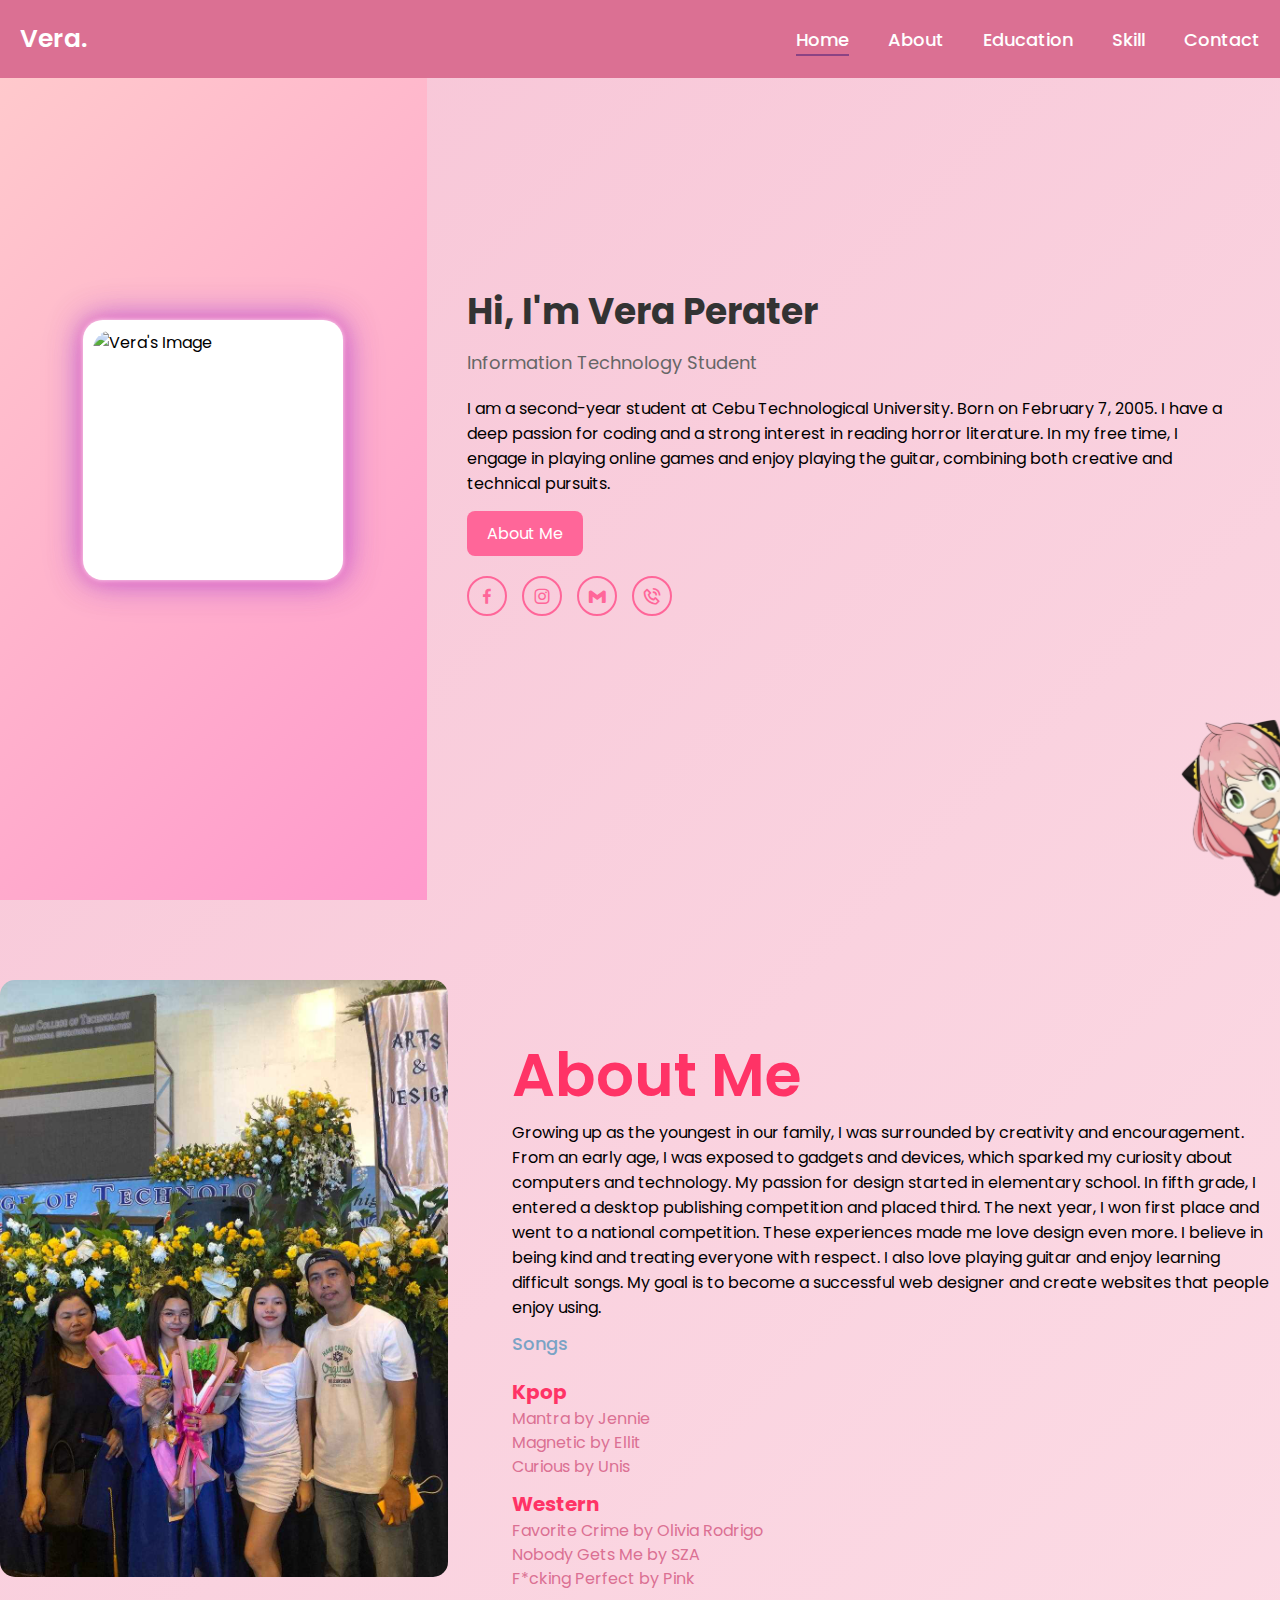
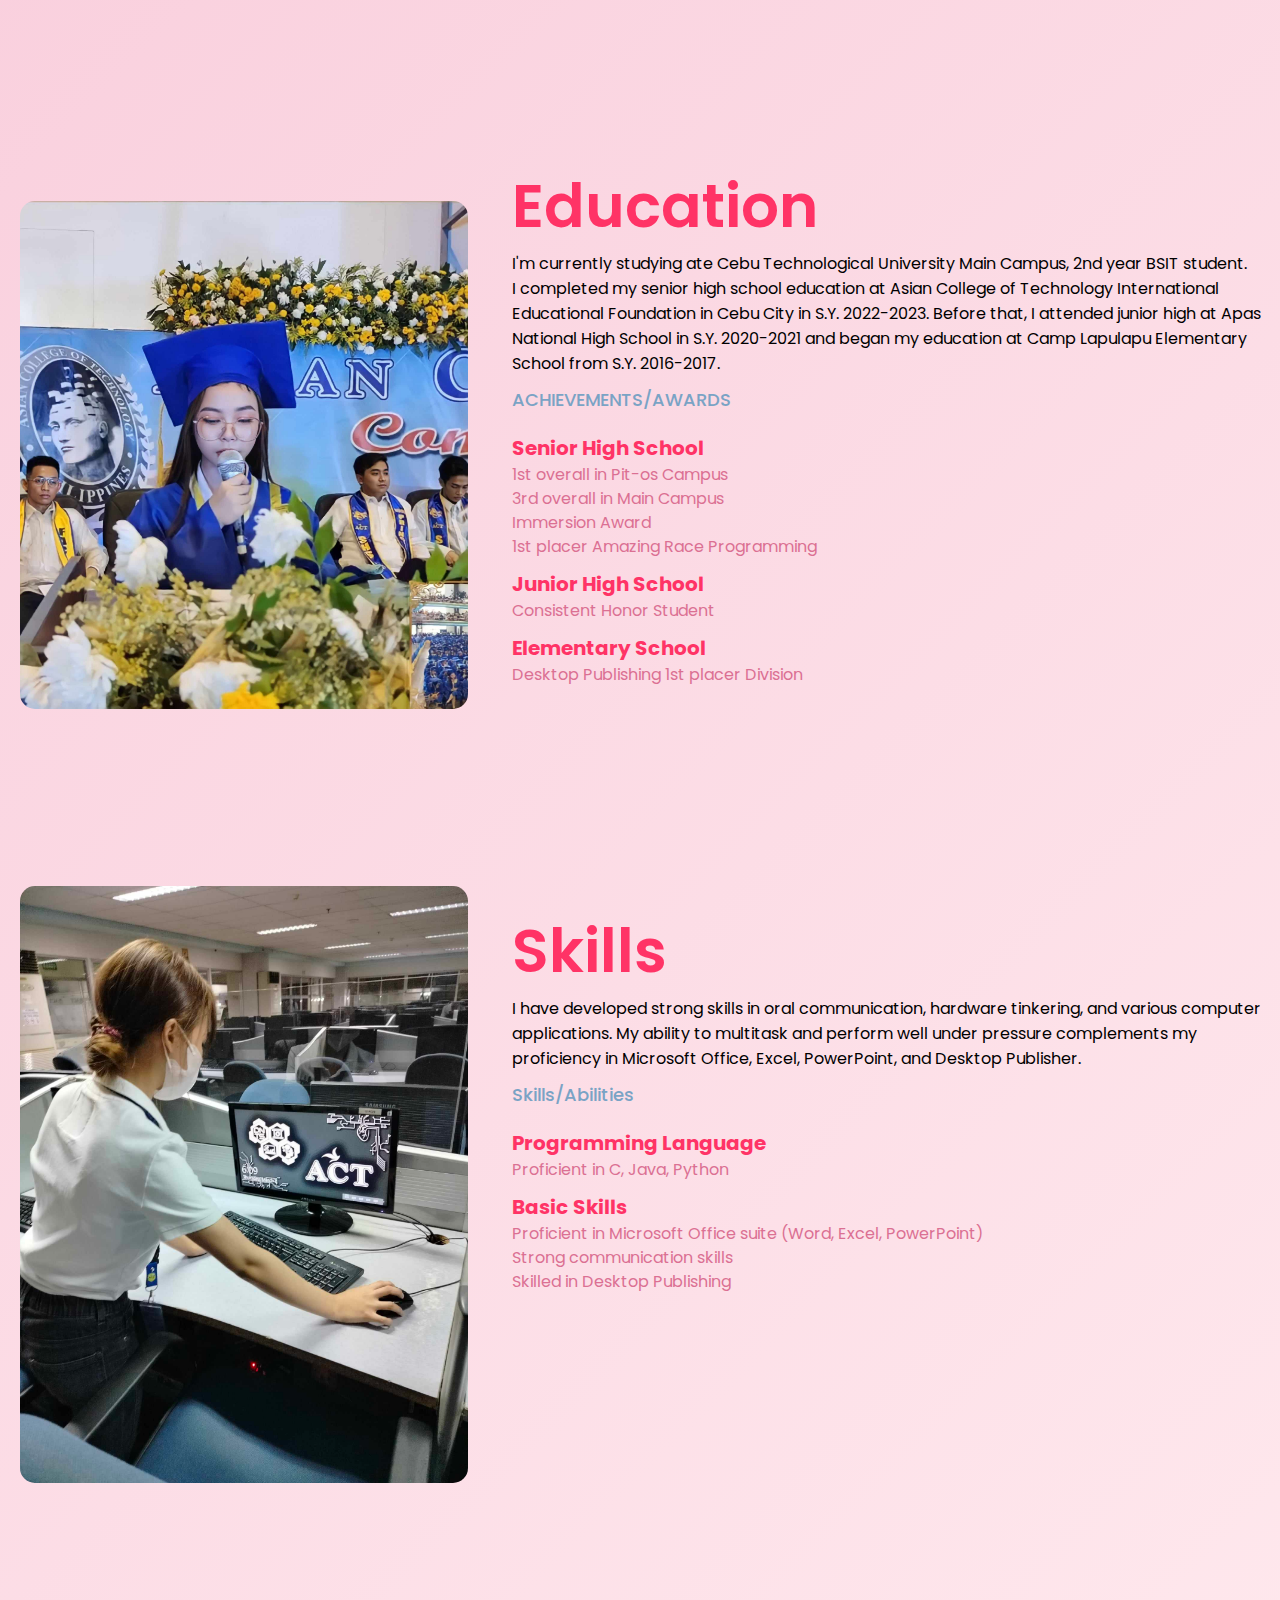
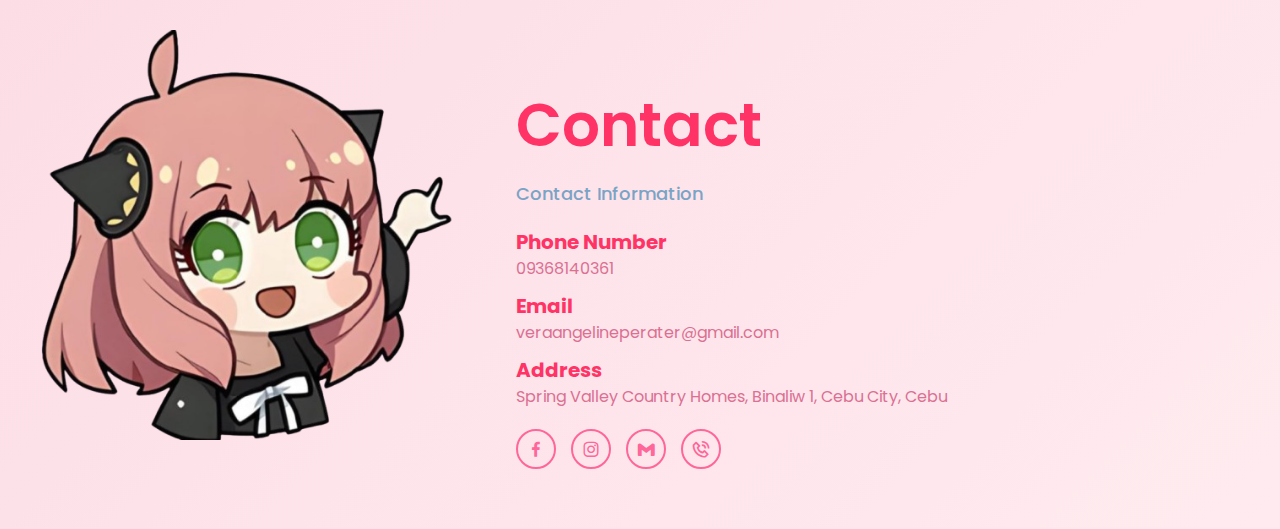
==== index.html @ 51324b22 "Update and rename PELECT2_Perater_Vera_Midterm.html to index.html" ====
<!DOCTYPE html>
<html lang="en">
<head>
    <meta charset="UTF-8">
    <meta property="og:title" content="Vera Perater's autobiography">
    <meta name="description" content="Get to know Vera website">
    <meta property="og:image" content="image/PERATER_2X2_ID.jpg">
    <meta property="og:url" content="https://www.facebook.com/candyV.19">
    <meta name="viewport" content="width=device-width, initial-scale=1.0">
    <title>Get to know Vera</title>
    <link rel="icon" href="image/CTU LOGO.png" alt="CTU Logo">
    <link rel="stylesheet" href="PELECT2_Perater_Vera_Midterm.css">
    <link rel="stylesheet" href="https://fonts.googleapis.com/css2?family=Dancing+Script:wght@400;700&display=swap">
    <link rel="stylesheet" href="https://unpkg.com/boxicons@2.1.4/css/boxicons.min.css">
</head>

<body>
    <header class="header">   
        <a href="#" class="logo">Vera.</a>
        <nav class="navbar">
            <a href="#" class="active">Home</a>
            <a href="#about">About</a> 
            <a href="#education">Education</a>
            <a href="#skill">Skill</a>
            <a href="#contact">Contact</a>
        </nav>
    </header> 

    <section class="home">
        <div class="home-container">
            <div class="left-section">
                <div class="profile-background">
                    <img src="image/PERATER_2X2_ID.jpg" alt="Vera's Image" class="profile-img">
                </div>
            </div>

            <div class="right-section">
                <h1>Hi, I'm Vera Perater</h1>
                <h3>Information Technology Student</h3>
                <p>I am a second-year student at Cebu Technological University. Born on February 7, 2005. I have a deep passion for coding and a strong interest in reading horror literature. In my free time, I engage in playing online games and enjoy playing the guitar, combining both creative and technical pursuits.</p>
                <div class="btn-box">
                    <a href="#about">About Me</a> 
                </div>
                <div class="social-icons">
                    <a href="https://www.facebook.com/candyV.19"><i class='bx bxl-facebook'></i></a>
                    <a href="https://www.instagram.com/ange_vvvvvv/"><i class='bx bxl-instagram'></i></a>
                    <a href="mailto:veraangelineperater@gmail.com"><i class='bx bxl-gmail'></i></a>
                    <a href="tel:09368140361"><i class='bx bx-phone-call'></i></a>
                </div>
                
            </div>
        </div>
    </section>

    <div id="about">
        <div class="container">
            <div class="row">
                <div class="about-col-1"> 
                    <img src="famPIC.jpg" alt="Family Picture">
                </div>
                <div class="about-col-2"> 
                    <h1 class="sub-title">About Me</h1>
                    <p>Growing up as the youngest in our family, I was surrounded by creativity and encouragement. From an early age, I was exposed to gadgets and devices, which sparked my curiosity about computers and technology.
                    My passion for design started in elementary school. In fifth grade, I entered a desktop publishing competition and placed third. The next year, I won first place and went to a national competition. These experiences made me love design even more.
                    I believe in being kind and treating everyone with respect. I also love playing guitar and enjoy learning difficult songs. My goal is to become a successful web designer and create websites that people enjoy using.</p>
    
                    <div class="tab-titles">
                        <p class="tab-links"><a href="#songs">Songs</a></p>
                    </div>

                    <div class="tab-contents" id="songs">
                        <ul>
                            <li><span>Kpop</span><br>Mantra by Jennie <br>Magnetic by Ellit <br>Curious by Unis</li>
                            <li><span>Western</span><br>Favorite Crime by Olivia Rodrigo <br>Nobody Gets Me by SZA <br>F*cking Perfect by Pink</li>
                        </ul>
                    </div>
                </div>
            </div>
        </div>
    </div>
    

    <div id="education">
        <div class="container">
            <div class="row">
                <div class="about-col-1"> 
                    <img src="education.jpg" alt="Education Image" class="education-img">
                </div>
                <div class="about-col-2"> 
                    <h1 class="sub-title">Education</h1>
                    <p>I'm currently studying ate Cebu Technological University Main Campus, 2nd year BSIT student. <br>
                    I completed my senior high school education at Asian College of Technology 
                    International Educational Foundation in Cebu City in S.Y. 2022-2023. 
                    Before that, I attended junior high at Apas National High School in S.Y. 
                    2020-2021 and began my education at Camp Lapulapu Elementary School from S.Y. 2016-2017.</p>
                    <div class="tab-titles">
                        <p class="tab-links"><a href="#ACHIEVEMENTS/AWARDS-tab">ACHIEVEMENTS/AWARDS</a></p>
                    </div>
                    <div class="tab-contents" id="ACHIEVEMENTS/AWARDS-tab">
                        <ul>
                            <li><span>Senior High School</span><br> 1st overall in Pit-os Campus <br>3rd overall in Main Campus  <br>Immersion Award <br>1st placer Amazing Race Programming </li>
                            <li><span>Junior High School</span><br>Consistent Honor Student</li>
                            <li><span>Elementary School</span><br>Desktop Publishing 1st placer Division</li>
                        </ul>
                    </div>
                </div>
            </div>
        </div>
    </div>

    <div id="skill">
        <div class="container">
            <div class="row">
                <div class="about-col-1"> 
                    <img src="immersion.jpg" alt="Immersion Image" class="immersion-img">
                </div>
                <div class="about-col-2"> 
                    <h1 class="sub-title">Skills</h1>
                    <p>I have developed strong skills in oral communication, hardware tinkering, 
                        and various computer applications. My ability to multitask and perform well under 
                        pressure complements my proficiency in Microsoft Office, Excel, PowerPoint, and Desktop Publisher.</p>
                    <div class="tab-titles">
                        <p class="tab-links"><a href="#Skills/Abilities-tab">Skills/Abilities</a></p>
                    </div>
                    <div class="tab-contents" id="Skills/Abilities-tab">
                        <ul>
                            <li><span>Programming Language</span><br> Proficient in C, Java, Python</li>
                            <li><span>Basic Skills</span><br>Proficient in Microsoft Office suite (Word, Excel, PowerPoint) <br>Strong communication skills <br>Skilled in Desktop Publishing</li>
                        </ul>
                    </div>
                </div>
            </div>
        </div>
    </div>

    <div id="contact">
        <div class="container">
            <div class="row">
                <div class="about-col-1"> 
                    <img src="Call.png" alt="Call Icon">
                </div>
                <div class="about-col-2"> 
                    <h1 class="sub-title">Contact</h1>
                    <div class="tab-titles">
                        <p class="tab-links"><a href="#contact-tab">Contact Information</a></p>
                    </div>
                    <div class="tab-contents" id="contact-tab">
                        <ul>
                            <li><span>Phone Number</span><br> 09368140361</li>
                            <li><span>Email</span><br>veraangelineperater@gmail.com</li>
                            <li><span>Address</span><br>Spring Valley Country Homes, Binaliw 1, Cebu City, Cebu</li>
                        </ul>
                    </div>
                    <div class="social-icons"> 
                        <a href="https://www.facebook.com/candyV.19"><i class='bx bxl-facebook'></i></a>
                        <a href="https://www.instagram.com/ange_vvvvvv/"><i class='bx bxl-instagram'></i></a>
                        <a href="mailto:veraangelineperater@gmail.com"><i class='bx bxl-gmail'></i></a>
                        <a href="tel:09368140361"><i class='bx bx-phone-call'></i></a>
                    </div>
                </div>
            </div>
        </div>
    </div>
    

    <img src="Anya.png" alt="Anime Sticker" class="anime-sticker">
</body>
</html>
---- PELECT2_Perater_Vera_Midterm.css ----
@import url('https://fonts.googleapis.com/css2?family=Dancing+Script:wght@400;700&family=Poppins:wght@400;600;700&display=swap');

* {
    margin: 0;
    padding: 0;
    box-sizing: border-box;
    font-family: 'Poppins', sans-serif;
}

body {
    background: linear-gradient(135deg, #f7c4d6, #ffebef);
    overflow-x: hidden;

}

html {
    scroll-behavior: smooth;
}

#education {
    padding: 30px 0 80px; 
}


.education-img {
    width: 100%;
    border-radius: 15px;
    margin-top: 90px; 
    margin-left: 20px;
}


#skill {
    padding: 60px 0 80px; 
}

.immersion-img {
    width: 100%;
    max-width: 500px; 
    height: auto; 
    border-radius: 15px; 
    margin-top: 30px; 
    margin-left: 20px;
}


#contact {
    padding: 60px 20px; 
    color: rgb(0, 0, 0);
}

.container {
    max-width: 100%;
    overflow-y: hidden;
}
.header {
    position: fixed;
    top: 0;
    left: 0;
    width: 100%;
    padding: 20px;
    background:palevioletred;
    display: flex;
    justify-content: space-between;
    align-items: center;
    z-index: 100;
}

.logo {
    font-size: 25px;
    color: white;
    text-decoration: none;
    font-weight: 600;
}

.navbar a {
    font-size: 18px;
    color: white;
    text-decoration: none;
    font-weight: 500;
    margin-left: 35px;
    position: relative; 
    transition: color 0.3s;
}

.navbar a::before {
    content: '';
    position: absolute;
    width: 0;
    height: 2px;
    background-color: #8b4384;
    bottom: -4px;
    left: 0;
    transition: width 0.4s ease; 
}

.navbar a:hover::before,
.navbar a.active::before {
    width: 100%; 
}

.home {
    display: flex;
    height: 100vh;
    width: 100vw;
}

.home-container {
    display: flex;
    width: 100%;
    height: 100%;
}

.left-section {
    flex: 1;
    background: linear-gradient(135deg, #ffcccc, #ff99cc);
    display: flex;
    align-items: center;
    justify-content: center;
    padding: 20px;   
}

.profile-background {
    width: 260px;
    height: 260px;
    background-color: white;
    border-radius: 20px;
    display: flex;
    align-items: center;
    justify-content: center;
    box-shadow: 
        0 0 5px rgba(255, 255, 255, 0.8), 
        0 0 10px rgba(255, 105, 180, 0.6), 
        0 0 20px rgba(255, 105, 180, 0.4), 
        0 0 30px rgba(138, 43, 226, 0.5), 
        0 0 40px rgba(138, 43, 226, 0.3);
}

.profile-background:hover {
    box-shadow: 
        0 0 10px rgba(255, 255, 255, 1), 
        0 0 15px rgba(255, 105, 180, 1), 
        0 0 25px rgba(255, 105, 180, 0.8), 
        0 0 35px rgba(138, 43, 226, 0.8), 
        0 0 50px rgba(138, 43, 226, 0.6);
}

.profile-img {
    width: 240px;
    height: 240px;
    border-radius: 20px;
    object-fit: cover;
}

.right-section {
    flex: 2;
    padding: 40px;
    display: flex;
    flex-direction: column;
    justify-content: center;
}

.right-section h1 {
    font-size: 36px;
    font-weight: 700;
    color: #333;
    margin-bottom: 10px;
}

.right-section h3 {
    font-size: 18px;
    font-weight: 400;
    color: #666;
    margin-bottom: 20px;
}

.btn-box {
    display: flex;
    flex-wrap: wrap;
    gap: 10px;
    margin-top: 15px;
}

.btn-box a {
    padding: 10px 20px;
    font-size: 16px;
    color: white;
    background-color: #ff6699;
    border-radius: 8px;
    text-decoration: none;
    transition: 0.3s;
}

.btn-box a:hover {
    background-color: #ff3366;
}

.social-icons {
    display: flex;
    margin-top: 20px;
}

.social-icons a {
    position: relative;
    display: inline-flex;
    justify-content: center;
    align-items: center;
    width: 40px;
    height: 40px;
    background: transparent;
    border: 2px solid #ff6699;
    border-radius: 50%;
    font-size: 20px;
    color: #ff6699;
    text-decoration: none;
    z-index: 1;
    overflow: hidden;
    transition: .5s;
    margin-right: 15px;
}

.social-icons a:last-child {
    margin-right: 0;
}

.social-icons a::after {
    content: '';
    position: absolute;
    top: 50%;
    left: 50%;
    width: 300%;
    height: 300%;
    background: rgba(255, 105, 180, 0.3);
    border-radius: 50%;
    transform: translate(-50%, -50%) scale(0);
    transition: transform 0.5s;
    z-index: 0;
}

.social-icons a:hover {
    color: #ff3366;
}

.social-icons a:hover::after {
    transform: translate(-50%, -50%) scale(1);
}

.anime-sticker {
    position: fixed;
    bottom: 1px;
    right: -20px;
    width: 150px;
    height: auto;
    z-index: 10;
}

/* about*/
#about{
    padding: 80px 0;
    color: rgb(0, 0, 0);
}

.row{
    display: flex;
    justify-content: space-between;
    flex-wrap: wrap;
}

.about-col-1{
    flex-basis: 35%;
}
.about-col-1 img {
    width: 100%;
    border-radius: 15px;
}

.about-col-2{
    flex-basis: 60%;
}

.sub-title {
    font-size: 60px;
    font-weight: 600;
    color: #ff3366;
    margin-top: 50px;
}

.tab-titles {
    display: flex;
    margin: 10px 0 20px;
}

.tab-links {
    margin-right: 50px;
    font-size: 18px;
    font-weight: 500;
    cursor: pointer;
    position: relative;
}


.tab-links a {
    color: #7aa3c5; 
    text-decoration: none; 
    position: relative; 
    cursor: pointer;
}

.tab-links a:hover::after {
    width: 100%; 
}

.tab-links a::after {
    content: '';
    width: 0;
    height: 3px;
    background: #8b4384; 
    position: absolute;
    left: 0; 
    bottom: -8px; 
    transition: width 0.5s; 
}

.tab-links.active-link::after {
    width: 50%;
}

.tab-contents {
    display: block; 
}

.tab-contents.active-tab {
    display: block; 
}

.tab-contents:target {
    display: block; 
}

.tab-links a:focus {
    outline: 2px solid #ff3366;
}

.tab-contents ul li {
    list-style: none;
    margin: 10px 0;
    line-height: 1.5;
    color: palevioletred;
}

.tab-contents2 ul li {
    list-style: none;
    margin: 10px 0;
    line-height: 1.5;
}

.tab-contents ul li span {
    color: #ff3366;
    font-size: 20px;
    font-weight: bold;
}

.tab-contents2 ul li span {
    color: #ff3366;
    font-size: 20px;
    font-weight: bold;
}

@media screen and (max-width: 480px) {
    .sub-title {
        font-size: 28px;
    }

    .btn-box a {
        font-size: 14px;
    }

    .right-section h1 {
        font-size: 28px;
    }

    .right-section h3 {
        font-size: 16px;
    }
}
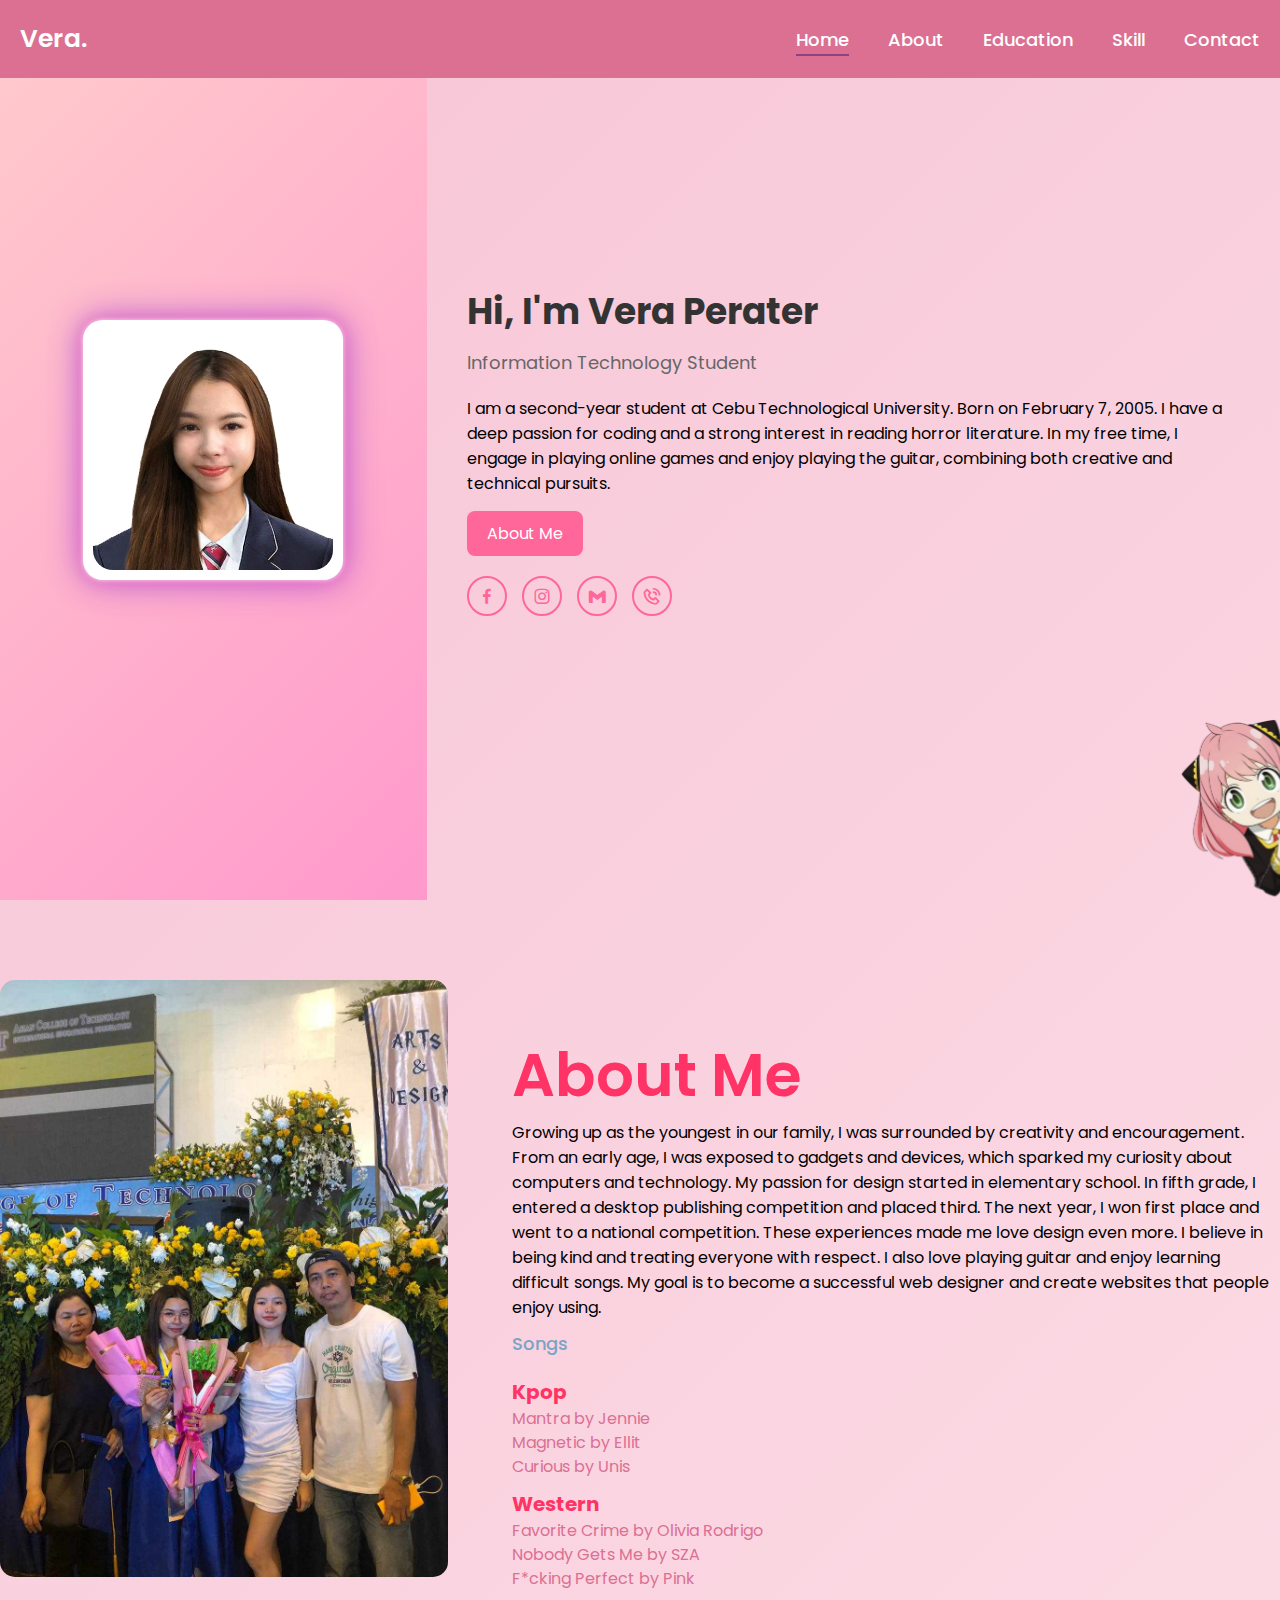
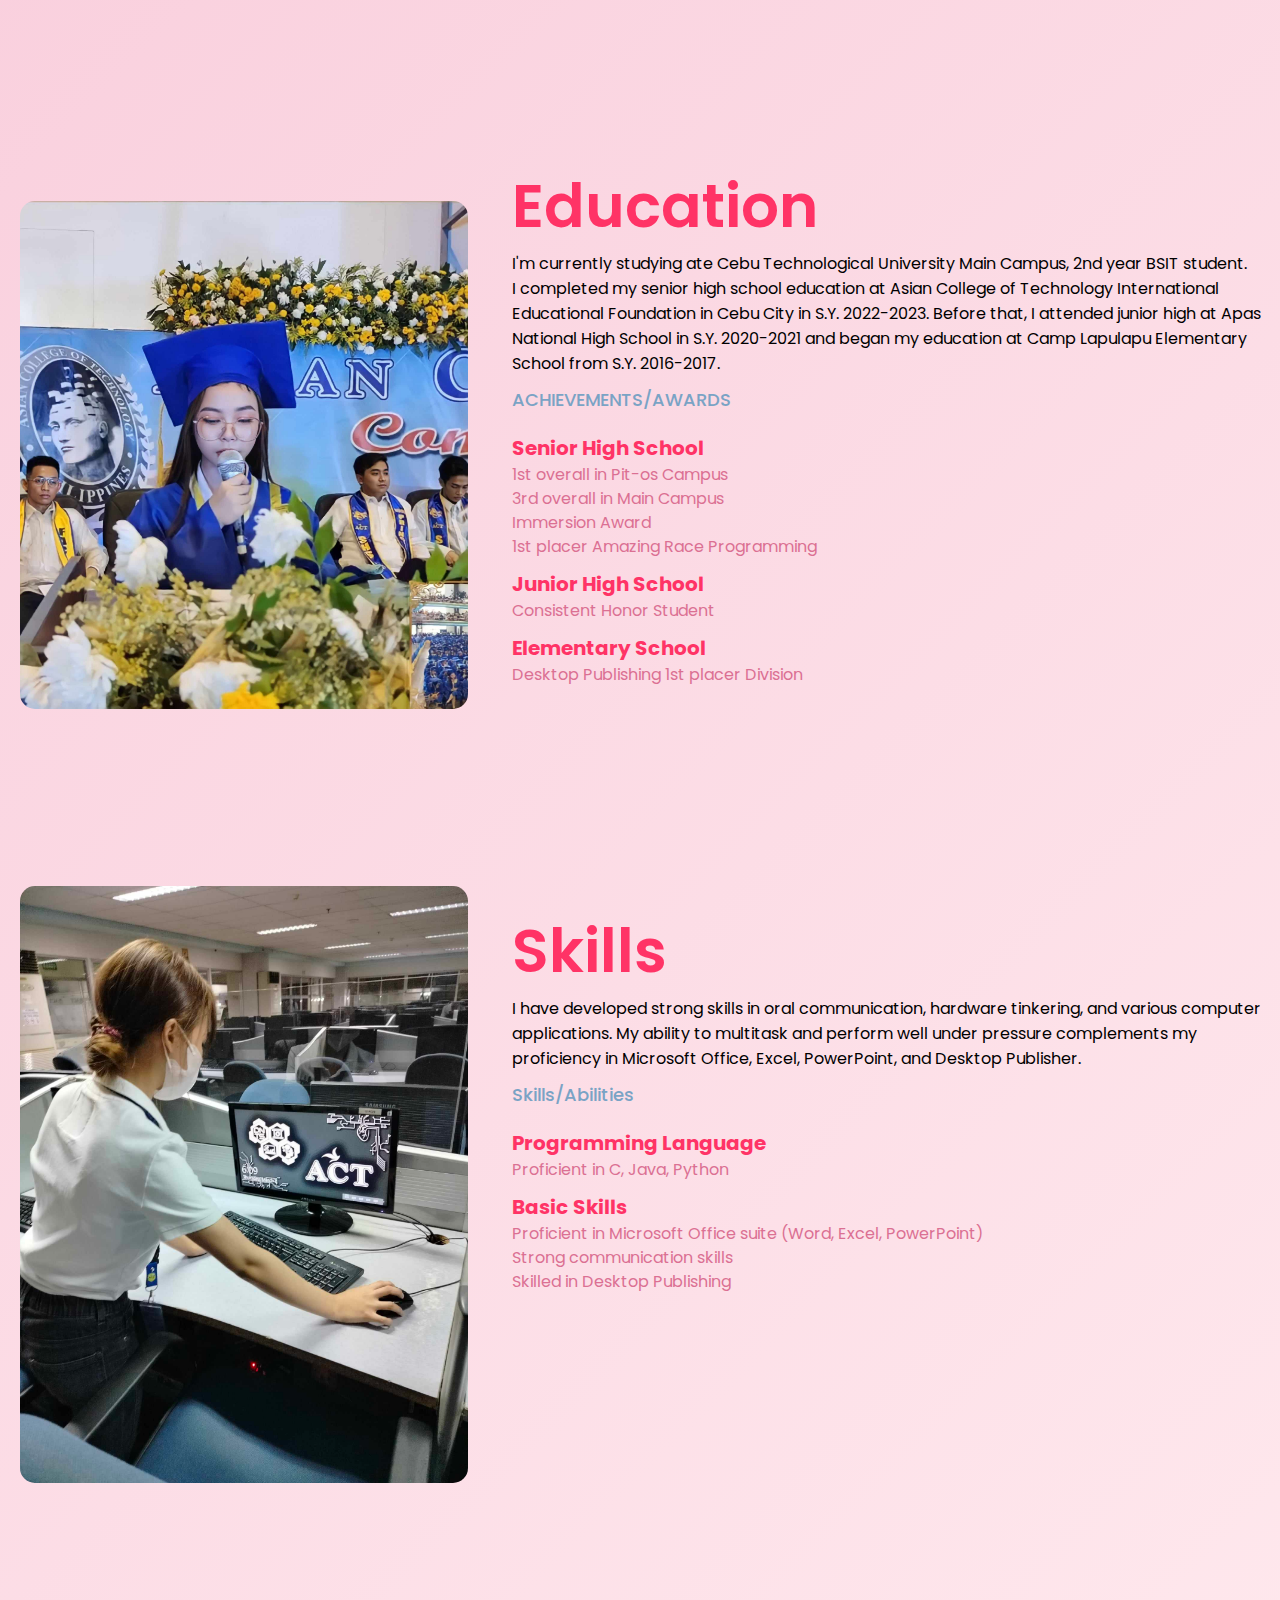
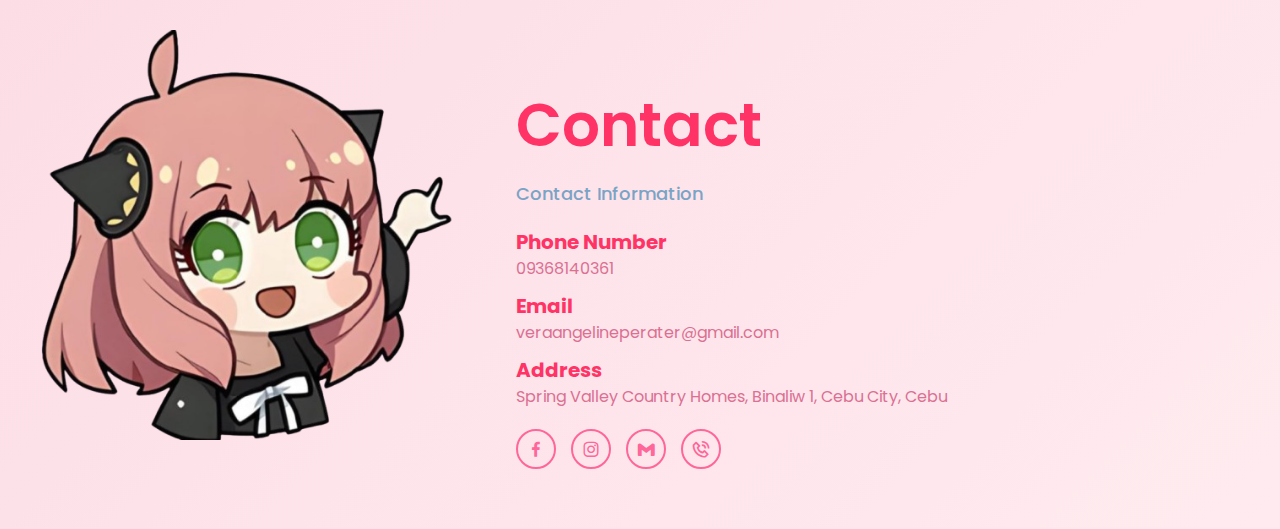
==== commit 0a39504b: "index.html" ====
--- a/index.html
+++ b/index.html
@@ -30,7 +30,7 @@
         <div class="home-container">
             <div class="left-section">
                 <div class="profile-background">
-                    <img src="image/PERATER_2X2_ID.jpg" alt="Vera's Image" class="profile-img">
+                    <img src="PERATER_2X2_ID.jpg" alt="Vera's Image" class="profile-img">
                 </div>
             </div>
 
